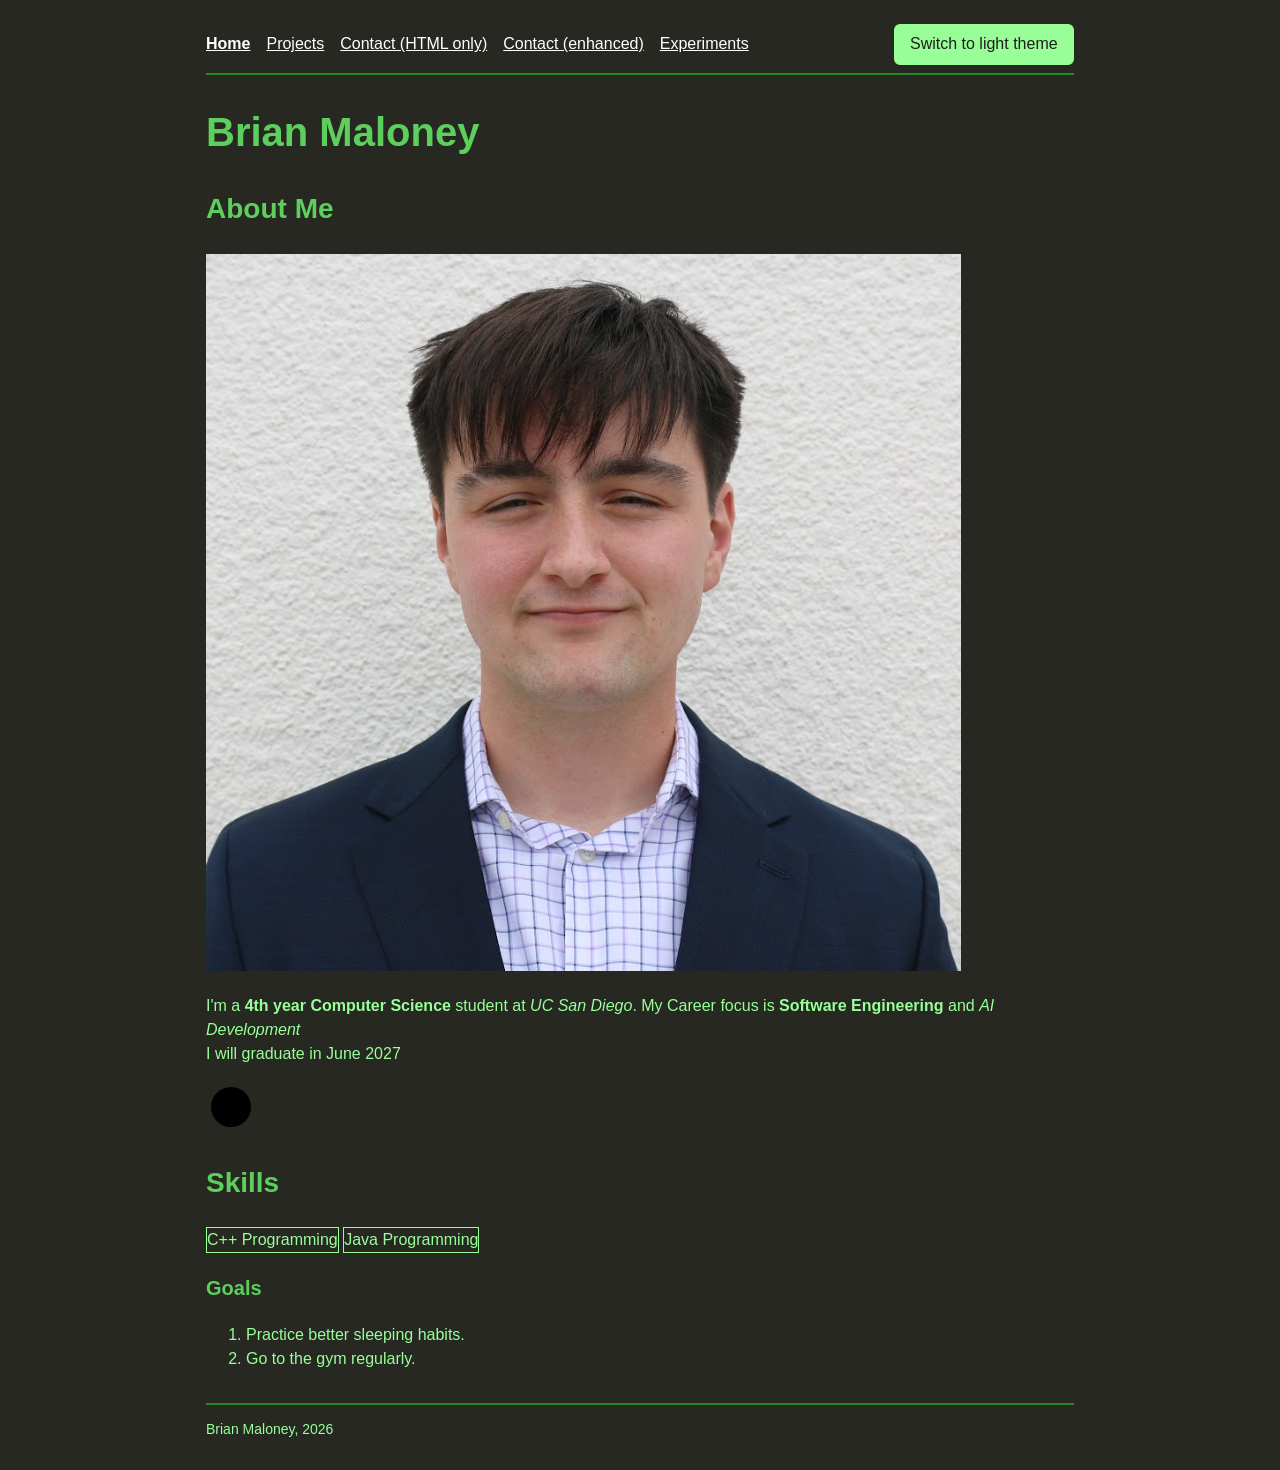
==== index.html @ 20adba73 "added files from local files... to deploy" ====
<!DOCTYPE html>
<html lang="en">
<head>
  <meta charset="utf-8">
  <meta name="viewport" content="width=device-width, initial-scale=1">
  <title>Brian Maloney - Home</title>
  <link rel="icon" href="favicon.ico">
  <link rel="stylesheet" href="style.css">
  <script src="theme.js"></script>
  <script src = "https://example.com/analytics.js" async></script>
  <script>
    customElements.define('hello-world', class extends HTMLElement {
      connectedCallback() { console.log('Hello World!'); }
    });
  </script>
</head>

<body>
  <header>
    <nav>
      <ul>
        <li><a href="index.html" aria-current="page">Home</a></li>
        <li><a href="projects.html">Projects</a></li>
        <li><a href="form-no-js.html">Contact (HTML only)</a></li>
        <li><a href="form-with-js.html">Contact (enhanced)</a></li>
        <li><a href="experiments.html">Experiments</a></li>
      </ul>
    </nav>
    <button type="button" class="theme-toggle" id="theme-toggle" hidden>Switch theme</button>
  </header>
  <main>
    <h1>Brian Maloney</h1>

    <section>
      <h2>About Me</h2>
      <picture>
        <source srcset="profilePhoto.png">
        <img src="profilePhoto.png" alt="A photo of Brian Maloney, the author.">
      </picture>
      <p>I'm a <strong> 4th year Computer Science</strong> student at <em>UC San Diego</em>. My Career focus is <b>Software Engineering</b> and <i>AI Development</i> <br>
      I will graduate in <span> June 2027</span></p>
      <svg width="50" height="50">
        <circle cx="25" cy="25" r="20" fill="black" />
      </svg>
    </section>

    <section>
      <h2>Skills</h2>
      <div>
        <skill-tag> C++ Programming </skill-tag>
        <skill-tag> Java Programming</skill-tag>
      </div>
      <h3>Goals</h3>
      <ol>
        <li> Practice better sleeping habits. </li>
        <li> Go to the gym regularly.</li>
      </ol>
    </section>
    <noscript><p>JavaScript is off.</p></noscript>
    <hello-world></hello-world>
  </main>
  <footer>
    <p>Brian Maloney, 2026</p>
  </footer>
</body>
</html>
---- style.css ----
/*
Brian Maloney
CSE 134 Homework 4
*/

/* =========================================================
   1. THEME VARIABLES (Part 4.1)
   The dark theme is the default, so pages stay readable with
   JavaScript off (and form-no-js.html never runs JS).
   theme.js sets <html data-theme="light"> to switch themes.
   ========================================================= */
:root {
    color-scheme: dark;              /* native controls/scrollbars match */

    --bg: #272822;                   /* monokai grey */
    --text: #98ff98;                 /* mint green */
    --text-muted: #c9e9c9;
    --heading: #5ccf5c;              /* brighter forest green: 7.5:1 contrast */
    --accent: forestgreen;           /* decorative borders */
    --link: #ffffff;
    --focus: #ffffff;

    --input-bg: #1e1f1a;
    --input-text: #f2fff2;
    --input-border: #a6a69a;
    --button-bg: #98ff98;
    --button-text: #1e1f1a;

    --error: #ff8a80;
    --success: #98ff98;
    --warning: #ffd166;
    --panel-bg: #1e1f1a;

    --main-font: Verdana, sans-serif;
    --page-width: 900px;
}

:root[data-theme="light"] {
    color-scheme: light;

    --bg: #f7f7f2;
    --text: #1d3b1d;
    --text-muted: #3d5a3d;
    --heading: #1f6b1f;
    --accent: #2e8b2e;
    --link: #0b4f9e;
    --focus: #0b57d0;

    --input-bg: #ffffff;
    --input-text: #1d3b1d;
    --input-border: #5f6b5f;
    --button-bg: #1f6b1f;
    --button-text: #ffffff;

    --error: #b3261e;
    --success: #1f6b1f;
    --warning: #7a4f00;
    --panel-bg: #ffffff;
}

/* =========================================================
   2. BASE STYLES (from Homework 3, now using variables)
   ========================================================= */
*,
*::before,
*::after {
    box-sizing: border-box;
}

[hidden] {
    display: none !important;
}

body {
    font-family: var(--main-font);
    color: var(--text);
    background-color: var(--bg);
    line-height: 1.5;
    max-width: var(--page-width);
    margin: 0 auto;
    padding: 1rem;
}

h1, h2, h3 {
    color: var(--heading);
}

h1 { font-size: 2.5rem; }
h2 { font-size: 1.75rem; }
h3 { font-size: 1.25rem; }

a {
    color: var(--link);
}

a:hover {
    text-decoration: none; /* removes underline */
}

/* One visible focus style for every interactive element, in both themes.
   outline does not take up space, so focusing never shifts the layout. */
a:focus-visible,
input:focus-visible,
textarea:focus-visible,
button:focus-visible {
    outline: 3px solid var(--focus);
    outline-offset: 2px;
}

skill-tag {
    display: inline-block;
    border: 1px solid;
}

/* Child combinator: selects only the direct children of an element */
nav > ul {
    display: flex;
    flex-wrap: wrap;
    gap: 1rem;
    list-style: none;
    padding: 0;
}

nav a[aria-current="page"] {
    font-weight: bold;
}

header {
    display: flex;
    flex-wrap: wrap;
    align-items: center;
    justify-content: space-between;
    gap: 0.5rem 1rem;
    border-bottom: 2px solid var(--accent);
}

footer {
    border-top: 2px solid var(--accent);
    margin-top: 2rem;
}

/* Descendant combinator */
footer p {
    font-size: 0.875rem;
}

img,
video,
iframe {
    max-width: 100%;
}

img {
    height: auto;
}

/* Shared button look (theme toggle, submit button) */
button {
    font: inherit;
    color: var(--button-text);
    background-color: var(--button-bg);
    border: 2px solid var(--button-bg);
    border-radius: 0.375rem;
    cursor: pointer;
}

button:hover {
    text-decoration: underline;
}

/* Attribute selector: targets submit buttons */
button[type="submit"] {
    padding: 0.5em 1.25em;
}

/* Theme toggle (hidden in the HTML until theme.js un-hides it) */
.theme-toggle {
    padding: 0.4em 0.9em;
    margin-block: 0.5rem;
}

@media (max-width: 600px) {
    nav > ul {
        flex-direction: column;
        gap: 0.5rem;
    }
}

/* =========================================================
   3. CONTACT FORM LAYOUT (Part 1)
   ========================================================= */
.form-instructions {
    max-width: 40rem;
}

.contact-form {
    display: grid;
    gap: 1.25rem;
    max-width: 40rem;
}

/* Each label sits above its control: a one-column grid */
.field {
    display: grid;
    gap: 0.35rem;
}

.field label {
    font-weight: bold;
}

.required-note {
    font-weight: normal;
    color: var(--text-muted);
}

.hint {
    margin: 0;
    font-size: 0.875rem;
    color: var(--text-muted);
}

.field input,
.field textarea {
    width: 100%;
    font: inherit;
    color: var(--input-text);
    background-color: var(--input-bg);
    /* The border is ALWAYS 2px and the right padding ALWAYS leaves room
       for the status icon, so validation states never shift anything. */
    border: 2px solid var(--input-border);
    border-radius: 0.375rem;
    padding: 0.5rem 2.5rem 0.5rem 0.6rem;
    background-repeat: no-repeat;
    background-position: right 0.6rem top 0.6rem;
    background-size: 1.2rem 1.2rem;
}

.field textarea {
    min-height: 10rem;
    resize: vertical;
}

.contact-form button[type="submit"] {
    justify-self: start;
}

/* =========================================================
   4. VALIDATION STATES (Part 2) — no JavaScript needed
   :required    -> a thicker left edge marks required controls
   :user-invalid / :user-valid only match AFTER the user has
   interacted (or tried to submit), so empty fields are not
   shown as errors on page load.
   Errors use colour + an icon + the browser's message, never
   colour alone.
   ========================================================= */
.field input:required,
.field textarea:required {
    border-left-width: 6px;
    padding-left: calc(0.6rem - 4px); /* keep text in the same spot */
}

.field input:user-invalid,
.field textarea:user-invalid {
    border-color: var(--error);
    border-style: dashed;
    border-left-style: solid;
    /* red circle with "!" */
    background-image: url("data:image/svg+xml,%3Csvg xmlns='http://www.w3.org/2000/svg' viewBox='0 0 20 20'%3E%3Ccircle cx='10' cy='10' r='10' fill='%23c62828'/%3E%3Crect x='9' y='4' width='2' height='8' fill='white'/%3E%3Crect x='9' y='14' width='2' height='2' fill='white'/%3E%3C/svg%3E");
}

.field input:user-valid,
.field textarea:user-valid {
    border-color: var(--success);
    /* green circle with a check mark */
    background-image: url("data:image/svg+xml,%3Csvg xmlns='http://www.w3.org/2000/svg' viewBox='0 0 20 20'%3E%3Ccircle cx='10' cy='10' r='10' fill='%232e7d32'/%3E%3Cpath d='M5 10.5l3 3 7-7' stroke='white' stroke-width='2' fill='none'/%3E%3C/svg%3E");
}

/* =========================================================
   5. JAVASCRIPT MESSAGE AREAS (Part 3, form-with-js.html only)
   ========================================================= */
.message-area {
    border: 2px solid var(--input-border);
    border-radius: 0.375rem;
    background-color: var(--panel-bg);
    padding: 0.5rem 0.75rem;
}

.message-area h2 {
    font-size: 1rem;
    margin: 0 0 0.25rem;
}

.message-area p,
.message-area ul {
    margin: 0;
}

.error-area {
    border-left: 6px solid var(--error);
}

.error-area ul {
    padding-left: 1.25rem;
}

.error-area li {
    color: var(--error);
}

.error-area li a {
    color: inherit;
    font-weight: bold;
}

/* Character counter: the text changes AND an icon is added near the limit */
.char-count.is-warning {
    color: var(--warning);
    font-weight: bold;
}

.char-count.is-warning::before {
    content: "⚠ ";
}

.char-count.is-limit {
    color: var(--warning);
    font-weight: bold;
}

.char-count.is-limit::before {
    content: "⛔ ";
}

/* Text for screen readers only */
.visually-hidden {
    position: absolute;
    width: 1px;
    height: 1px;
    margin: -1px;
    padding: 0;
    overflow: hidden;
    clip: rect(0 0 0 0);
    white-space: nowrap;
    border: 0;
}

/* =========================================================
   6. VIEW TRANSITIONS (Part 4.2)
   - Same-document: theme.js wraps the theme change in
     document.startViewTransition().
   - Cross-document: navigating between pages on this site
     cross-fades (CSS only, works on form-no-js.html too).
   Both are turned off for users who prefer reduced motion.
   ========================================================= */
@media (prefers-reduced-motion: no-preference) {
    @view-transition {
        navigation: auto;
    }

    ::view-transition-old(root),
    ::view-transition-new(root) {
        animation-duration: 0.45s;
    }
}

@media (prefers-reduced-motion: reduce) {
    ::view-transition-group(*),
    ::view-transition-old(*),
    ::view-transition-new(*) {
        animation: none !important;
    }
}
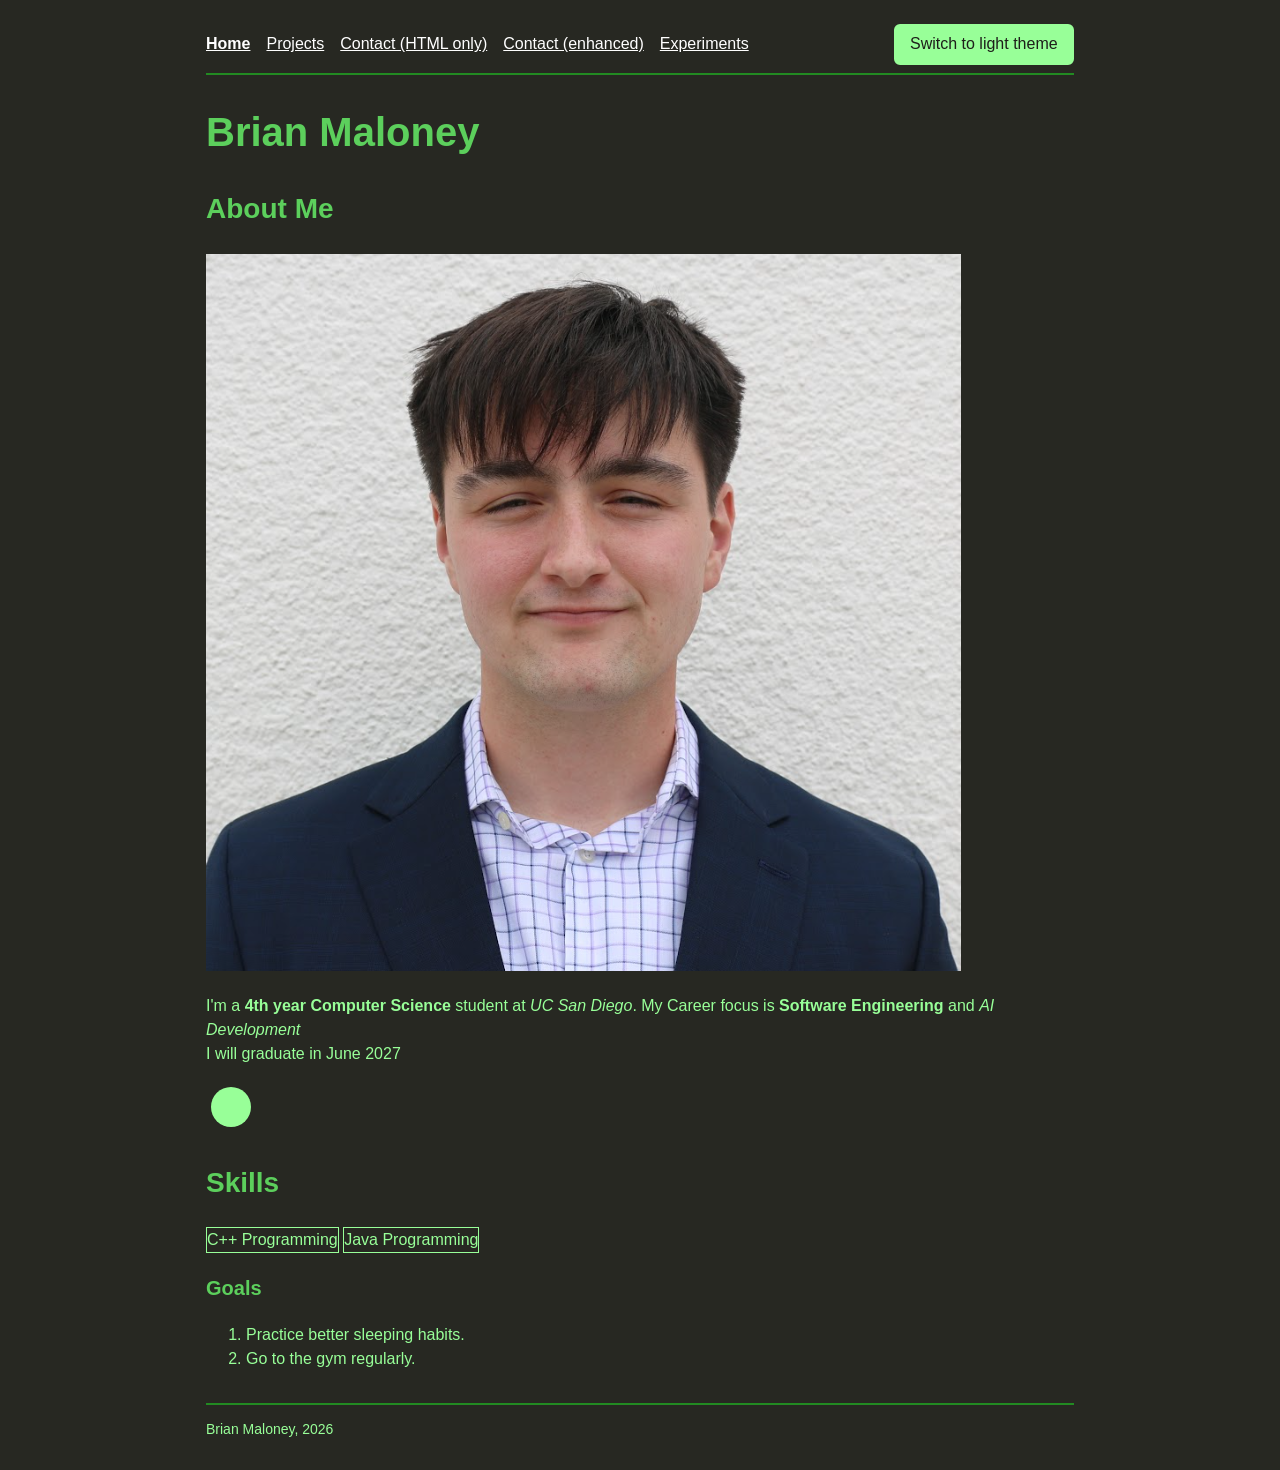
==== commit 638749c2: "testing final changes.." ====
--- a/index.html
+++ b/index.html
@@ -7,7 +7,7 @@
   <link rel="icon" href="favicon.ico">
   <link rel="stylesheet" href="style.css">
   <script src="theme.js"></script>
-  <script src = "https://example.com/analytics.js" async></script>
+  <script src="analytics.js" async></script>
   <script>
     customElements.define('hello-world', class extends HTMLElement {
       connectedCallback() { console.log('Hello World!'); }
@@ -35,12 +35,12 @@
       <h2>About Me</h2>
       <picture>
         <source srcset="profilePhoto.png">
-        <img src="profilePhoto.png" alt="A photo of Brian Maloney, the author.">
+        <img src="profilePhoto.png" width="755" height="717" alt="A photo of Brian Maloney, the author.">
       </picture>
       <p>I'm a <strong> 4th year Computer Science</strong> student at <em>UC San Diego</em>. My Career focus is <b>Software Engineering</b> and <i>AI Development</i> <br>
       I will graduate in <span> June 2027</span></p>
       <svg width="50" height="50">
-        <circle cx="25" cy="25" r="20" fill="black" />
+        <circle cx="25" cy="25" r="20" fill="currentColor" />
       </svg>
     </section>
 
